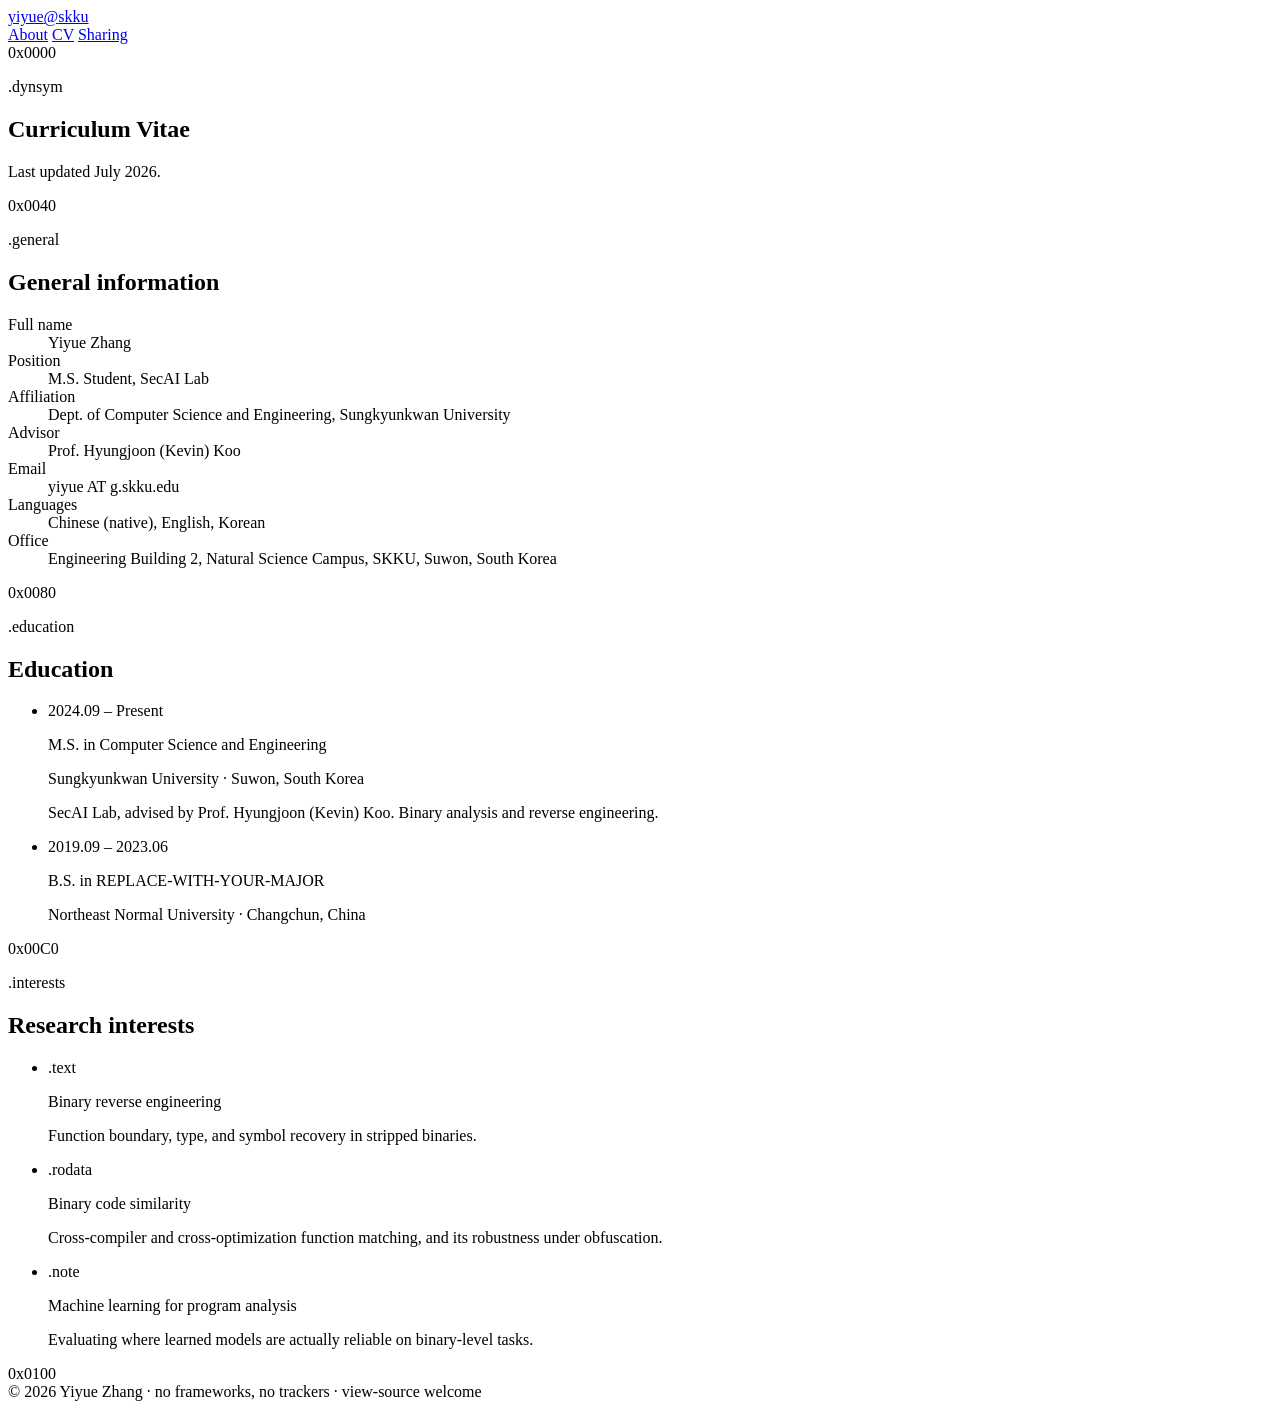
==== cv.html @ 7655ddb7 "Rename cv (1).html to cv.html" ====
<!DOCTYPE html>
<html lang="en">
<head>
<meta charset="utf-8">
<meta name="viewport" content="width=device-width, initial-scale=1">
<title>CV — Yiyue Zhang</title>
<meta name="description" content="Curriculum vitae of Yiyue Zhang, M.S. student at SecAI Lab, Sungkyunkwan University.">
<link rel="preconnect" href="https://fonts.googleapis.com">
<link rel="preconnect" href="https://fonts.gstatic.com" crossorigin>
<link href="https://fonts.googleapis.com/css2?family=IBM+Plex+Mono:wght@400;500;600&family=IBM+Plex+Sans:wght@400;500;600&display=swap" rel="stylesheet">
<link rel="stylesheet" href="style.css">
</head>
<body>
<main class="shell">

  <header class="topbar">
    <a class="mark" href="index.html">yiyue<span>@</span>skku</a>
    <nav>
      <a href="index.html">About</a>
      <a href="cv.html" aria-current="page">CV</a>
      <!-- Hidden until the first paper lands. Uncomment the line below to bring it back.
      <a href="publications.html">Publications</a>
      -->
      <a href="sharing.html">Sharing</a>
    </nav>
  </header>

  <section class="block">
    <div class="offset">0x0000</div>
    <div class="body-col">
      <p class="eyebrow">.dynsym</p>
      <h1 class="page-title">Curriculum Vitae</h1>
      <p class="standfirst">Last updated July 2026.</p>
    </div>
  </section>

  <!-- ============ 0x0040 · general information ============ -->
  <section class="block">
    <div class="offset">0x0040</div>
    <div class="body-col">
      <p class="eyebrow">.general</p>
      <h2>General information</h2>
      <dl class="kv">
        <dt>Full name</dt>
        <dd>Yiyue Zhang</dd>

        <dt>Position</dt>
        <dd>M.S. Student, SecAI Lab</dd>

        <dt>Affiliation</dt>
        <dd>Dept. of Computer Science and Engineering, Sungkyunkwan University</dd>

        <dt>Advisor</dt>
        <dd>Prof. Hyungjoon (Kevin) Koo</dd>

        <dt>Email</dt>
        <dd>yiyue AT g.skku.edu</dd>

        <dt>Languages</dt>
        <dd>Chinese (native), English, Korean</dd>

        <dt>Office</dt>
        <dd>Engineering Building 2, Natural Science Campus, SKKU, Suwon, South Korea</dd>
      </dl>
    </div>
  </section>

  <!-- ============ 0x0080 · education ============ -->
  <section class="block">
    <div class="offset">0x0080</div>
    <div class="body-col">
      <p class="eyebrow">.education</p>
      <h2>Education</h2>
      <ul class="symbols timeline">
        <li>
          <span class="sym-tag">2024.09 &ndash; Present</span>
          <div>
            <p class="sym-name">M.S. in Computer Science and Engineering</p>
            <p class="sym-place">Sungkyunkwan University &middot; Suwon, South Korea</p>
            <p class="sym-desc" style="margin-top:.5rem;">SecAI Lab, advised by Prof. Hyungjoon (Kevin) Koo. Binary analysis and reverse engineering.</p>
          </div>
        </li>
        <li>
          <span class="sym-tag">2019.09 &ndash; 2023.06</span>
          <div>
            <p class="sym-name">B.S. in REPLACE-WITH-YOUR-MAJOR</p>
            <p class="sym-place">Northeast Normal University &middot; Changchun, China</p>
          </div>
        </li>
      </ul>
    </div>
  </section>

  <!-- ============ 0x00C0 · research interests ============ -->
  <section class="block">
    <div class="offset">0x00C0</div>
    <div class="body-col">
      <p class="eyebrow">.interests</p>
      <h2>Research interests</h2>
      <ul class="symbols">
        <li>
          <span class="sym-tag">.text</span>
          <div>
            <p class="sym-name">Binary reverse engineering</p>
            <p class="sym-desc">Function boundary, type, and symbol recovery in stripped binaries.</p>
          </div>
        </li>
        <li>
          <span class="sym-tag">.rodata</span>
          <div>
            <p class="sym-name">Binary code similarity</p>
            <p class="sym-desc">Cross-compiler and cross-optimization function matching, and its robustness under obfuscation.</p>
          </div>
        </li>
        <li>
          <span class="sym-tag">.note</span>
          <div>
            <p class="sym-name">Machine learning for program analysis</p>
            <p class="sym-desc">Evaluating where learned models are actually reliable on binary-level tasks.</p>
          </div>
        </li>
      </ul>
    </div>
  </section>

  <!-- ─────────────────────────────────────────────────────────────
       MORE SECTIONS — uncomment and fill in as you accumulate them.
       Keep the 0x0100 / 0x0140 / 0x0180 offsets running in sequence.

  <section class="block">
    <div class="offset">0x0100</div>
    <div class="body-col">
      <p class="eyebrow">.skills</p>
      <h2>Technical skills</h2>
      <dl class="kv">
        <dt>Reversing</dt>
        <dd>IDA Pro, Ghidra, gdb / pwndbg, angr</dd>
        <dt>Languages</dt>
        <dd>C, Python, x86-64 and ARM assembly</dd>
        <dt>ML</dt>
        <dd>PyTorch, Hugging Face Transformers</dd>
      </dl>
    </div>
  </section>

  <section class="block">
    <div class="offset">0x0140</div>
    <div class="body-col">
      <p class="eyebrow">.awards</p>
      <h2>Awards &amp; scholarships</h2>
      <ul class="symbols timeline">
        <li>
          <span class="sym-tag">2026</span>
          <div>
            <p class="sym-name">Award name</p>
            <p class="sym-place">Awarding body</p>
          </div>
        </li>
      </ul>
    </div>
  </section>

       ───────────────────────────────────────────────────────────── -->

  <section class="block">
    <div class="offset">0x0100</div>
    <div class="body-col">
      <footer style="margin-top:0;border-top:0;padding-top:0;">&copy; 2026 Yiyue Zhang &middot; no frameworks, no trackers &middot; view-source welcome</footer>
    </div>
  </section>

</main>
</body>
</html>
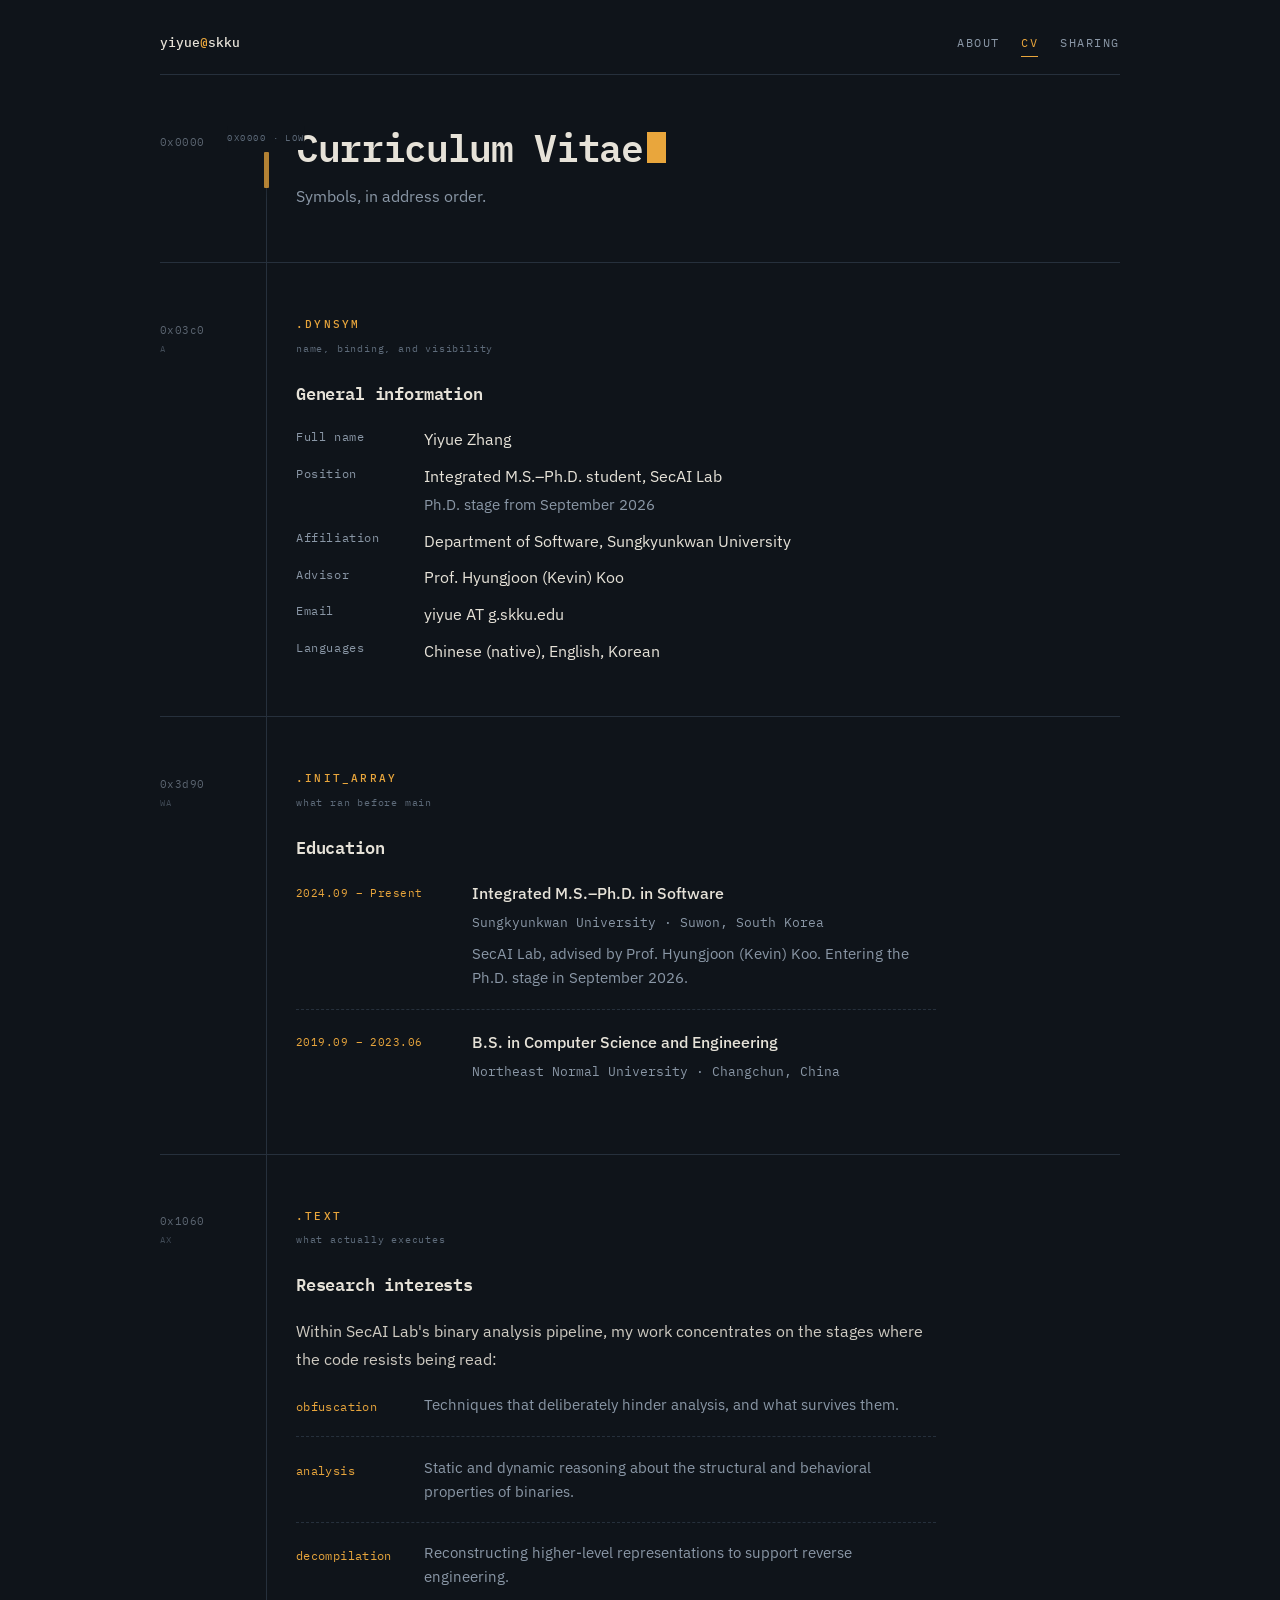
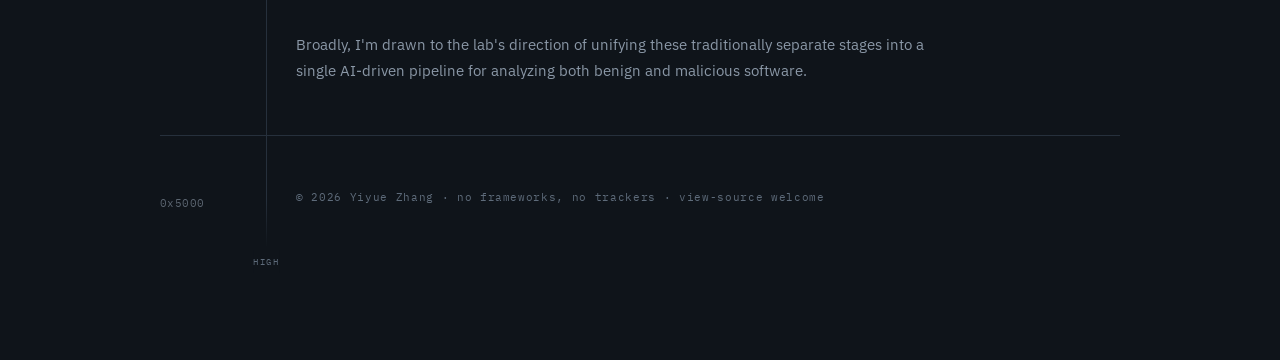
==== commit 2712f286: "Add files via upload" ====
--- a/cv.html
+++ b/cv.html
@@ -4,7 +4,7 @@
 <meta charset="utf-8">
 <meta name="viewport" content="width=device-width, initial-scale=1">
 <title>CV — Yiyue Zhang</title>
-<meta name="description" content="Curriculum vitae of Yiyue Zhang, M.S. student at SecAI Lab, Sungkyunkwan University.">
+<meta name="description" content="Curriculum vitae of Yiyue Zhang, SecAI Lab, Sungkyunkwan University.">
 <link rel="preconnect" href="https://fonts.googleapis.com">
 <link rel="preconnect" href="https://fonts.gstatic.com" crossorigin>
 <link href="https://fonts.googleapis.com/css2?family=IBM+Plex+Mono:wght@400;500;600&family=IBM+Plex+Sans:wght@400;500;600&display=swap" rel="stylesheet">
@@ -12,6 +12,12 @@
 </head>
 <body>
 <main class="shell">
+
+  <div class="rail" aria-hidden="true">
+    <span class="rail-label top">0x0000 &middot; low</span>
+    <span class="rail-cursor"></span>
+    <span class="rail-label bottom">high</span>
+  </div>
 
   <header class="topbar">
     <a class="mark" href="index.html">yiyue<span>@</span>skku</a>
@@ -28,27 +34,28 @@
   <section class="block">
     <div class="offset">0x0000</div>
     <div class="body-col">
-      <p class="eyebrow">.dynsym</p>
-      <h1 class="page-title">Curriculum Vitae</h1>
-      <p class="standfirst">Last updated July 2026.</p>
+      <h1 class="page-title">Curriculum Vitae<span class="caret" aria-hidden="true"></span></h1>
+      <p class="standfirst">Symbols, in address order.</p>
     </div>
   </section>
 
-  <!-- ============ 0x0040 · general information ============ -->
-  <section class="block">
-    <div class="offset">0x0040</div>
+  <!-- ============ .dynsym — the symbol entry ============ -->
+  <section class="block reveal" id="dynsym">
+    <div class="offset">0x03c0<span class="flags">A</span></div>
     <div class="body-col">
-      <p class="eyebrow">.general</p>
+      <p class="eyebrow">.dynsym</p>
+      <p class="eyebrow-note">name, binding, and visibility</p>
       <h2>General information</h2>
       <dl class="kv">
         <dt>Full name</dt>
         <dd>Yiyue Zhang</dd>
 
         <dt>Position</dt>
-        <dd>M.S. Student, SecAI Lab</dd>
+        <dd>Integrated M.S.&ndash;Ph.D. student, SecAI Lab<br>
+            <span style="color:var(--muted);font-size:.9375rem;">Ph.D. stage from September 2026</span></dd>
 
         <dt>Affiliation</dt>
-        <dd>Dept. of Computer Science and Engineering, Sungkyunkwan University</dd>
+        <dd>Department of Software, Sungkyunkwan University</dd>
 
         <dt>Advisor</dt>
         <dd>Prof. Hyungjoon (Kevin) Koo</dd>
@@ -58,32 +65,30 @@
 
         <dt>Languages</dt>
         <dd>Chinese (native), English, Korean</dd>
-
-        <dt>Office</dt>
-        <dd>Engineering Building 2, Natural Science Campus, SKKU, Suwon, South Korea</dd>
       </dl>
     </div>
   </section>
 
-  <!-- ============ 0x0080 · education ============ -->
-  <section class="block">
-    <div class="offset">0x0080</div>
+  <!-- ============ .init_array — what ran before main ============ -->
+  <section class="block reveal" id="init">
+    <div class="offset">0x3d90<span class="flags">WA</span></div>
     <div class="body-col">
-      <p class="eyebrow">.education</p>
+      <p class="eyebrow">.init_array</p>
+      <p class="eyebrow-note">what ran before main</p>
       <h2>Education</h2>
       <ul class="symbols timeline">
         <li>
           <span class="sym-tag">2024.09 &ndash; Present</span>
           <div>
-            <p class="sym-name">M.S. in Computer Science and Engineering</p>
+            <p class="sym-name">Integrated M.S.&ndash;Ph.D. in Software</p>
             <p class="sym-place">Sungkyunkwan University &middot; Suwon, South Korea</p>
-            <p class="sym-desc" style="margin-top:.5rem;">SecAI Lab, advised by Prof. Hyungjoon (Kevin) Koo. Binary analysis and reverse engineering.</p>
+            <p class="sym-desc" style="margin-top:.5rem;">SecAI Lab, advised by Prof. Hyungjoon (Kevin) Koo. Entering the Ph.D. stage in September 2026.</p>
           </div>
         </li>
         <li>
           <span class="sym-tag">2019.09 &ndash; 2023.06</span>
           <div>
-            <p class="sym-name">B.S. in REPLACE-WITH-YOUR-MAJOR</p>
+            <p class="sym-name">B.S. in Computer Science and Engineering</p>
             <p class="sym-place">Northeast Normal University &middot; Changchun, China</p>
           </div>
         </li>
@@ -91,46 +96,47 @@
     </div>
   </section>
 
-  <!-- ============ 0x00C0 · research interests ============ -->
-  <section class="block">
-    <div class="offset">0x00C0</div>
+  <!-- ============ .text — research interests ============ -->
+  <section class="block reveal" id="text">
+    <div class="offset">0x1060<span class="flags">AX</span></div>
     <div class="body-col">
-      <p class="eyebrow">.interests</p>
+      <p class="eyebrow">.text</p>
+      <p class="eyebrow-note">what actually executes</p>
       <h2>Research interests</h2>
-      <ul class="symbols">
+      <p>Within SecAI Lab's binary analysis pipeline, my work concentrates on the stages where the code resists being read:</p>
+      <ul class="symbols" style="margin-top:1.25rem;">
         <li>
-          <span class="sym-tag">.text</span>
+          <span class="sym-tag">obfuscation</span>
           <div>
-            <p class="sym-name">Binary reverse engineering</p>
-            <p class="sym-desc">Function boundary, type, and symbol recovery in stripped binaries.</p>
+            <p class="sym-desc">Techniques that deliberately hinder analysis, and what survives them.</p>
           </div>
         </li>
         <li>
-          <span class="sym-tag">.rodata</span>
+          <span class="sym-tag">analysis</span>
           <div>
-            <p class="sym-name">Binary code similarity</p>
-            <p class="sym-desc">Cross-compiler and cross-optimization function matching, and its robustness under obfuscation.</p>
+            <p class="sym-desc">Static and dynamic reasoning about the structural and behavioral properties of binaries.</p>
           </div>
         </li>
         <li>
-          <span class="sym-tag">.note</span>
+          <span class="sym-tag">decompilation</span>
           <div>
-            <p class="sym-name">Machine learning for program analysis</p>
-            <p class="sym-desc">Evaluating where learned models are actually reliable on binary-level tasks.</p>
+            <p class="sym-desc">Reconstructing higher-level representations to support reverse engineering.</p>
           </div>
         </li>
       </ul>
+      <p style="margin-top:1.5rem;font-size:.9375rem;color:var(--muted);">Broadly, I'm drawn to the lab's direction of unifying these traditionally separate stages into a single AI-driven pipeline for analyzing both benign and malicious software.</p>
     </div>
   </section>
 
   <!-- ─────────────────────────────────────────────────────────────
        MORE SECTIONS — uncomment and fill in as you accumulate them.
-       Keep the 0x0100 / 0x0140 / 0x0180 offsets running in sequence.
+       Keep the addresses ascending so the rail stays honest.
 
-  <section class="block">
-    <div class="offset">0x0100</div>
+  <section class="block reveal" id="strtab">
+    <div class="offset">0x4200<span class="flags">MS</span></div>
     <div class="body-col">
-      <p class="eyebrow">.skills</p>
+      <p class="eyebrow">.strtab</p>
+      <p class="eyebrow-note">tools and languages</p>
       <h2>Technical skills</h2>
       <dl class="kv">
         <dt>Reversing</dt>
@@ -143,10 +149,11 @@
     </div>
   </section>
 
-  <section class="block">
-    <div class="offset">0x0140</div>
+  <section class="block reveal" id="fini">
+    <div class="offset">0x4d98<span class="flags">WA</span></div>
     <div class="body-col">
-      <p class="eyebrow">.awards</p>
+      <p class="eyebrow">.fini_array</p>
+      <p class="eyebrow-note">what ran on the way out</p>
       <h2>Awards &amp; scholarships</h2>
       <ul class="symbols timeline">
         <li>
@@ -162,13 +169,14 @@
 
        ───────────────────────────────────────────────────────────── -->
 
-  <section class="block">
-    <div class="offset">0x0100</div>
+  <section class="block reveal">
+    <div class="offset">0x5000</div>
     <div class="body-col">
       <footer style="margin-top:0;border-top:0;padding-top:0;">&copy; 2026 Yiyue Zhang &middot; no frameworks, no trackers &middot; view-source welcome</footer>
     </div>
   </section>
 
 </main>
+<script src="site.js"></script>
 </body>
 </html>
--- a/style.css
+++ b/style.css
@@ -0,0 +1,421 @@
+/* ─────────────────────────────────────────────────────────────
+   Yiyue Zhang — shared styles
+   Palette: deep slate ink, warm parchment, hex-editor amber
+   Type:    IBM Plex Mono (structure) + IBM Plex Sans (prose)
+
+   Address convention throughout: this page is laid out as a hex
+   dump / readelf section table. Addresses ASCEND downward —
+   low address at the top, high address at the bottom.
+   ───────────────────────────────────────────────────────────── */
+
+:root{
+  --ink:        #0F141A;
+  --ink-raised: #161D26;
+  --ink-hi:     #1E2732;
+  --rule:       #26303C;
+  --parchment:  #E6E2D8;
+  --body-text:  #CFCBC2;
+  --muted:      #8A97A6;
+  --dim:        #5E6B7A;
+  --amber:      #E9A63C;
+  --amber-dim:  #6B4E1E;
+  --mono: "IBM Plex Mono", ui-monospace, SFMono-Regular, Menlo, monospace;
+  --sans: "IBM Plex Sans", system-ui, -apple-system, sans-serif;
+  --gutter: 8.5rem;
+  --measure: 40rem;
+}
+
+*,*::before,*::after{ box-sizing:border-box; }
+html{ -webkit-text-size-adjust:100%; scroll-behavior:smooth; }
+
+body{
+  margin:0;
+  background:var(--ink);
+  color:var(--parchment);
+  font-family:var(--sans);
+  font-size:1.0125rem;
+  line-height:1.72;
+  -webkit-font-smoothing:antialiased;
+}
+
+.shell{
+  position:relative;
+  width:min(60rem, 100% - 4rem);
+  margin-inline:auto;
+  padding-block:2rem 6rem;
+}
+
+/* ── address rail ────────────────────────────────────────────
+   The vertical divider between the address column and the data
+   column, exactly as a hex editor draws it. Labelled so the
+   direction of travel is unambiguous.                          */
+
+.rail{
+  position:absolute;
+  top:9.5rem; bottom:7rem;
+  left:calc(var(--gutter) - 1.9rem);
+  width:1px;
+  background:linear-gradient(to bottom,
+    transparent, var(--rule) 3rem, var(--rule) calc(100% - 3rem), transparent);
+  pointer-events:none;
+}
+.rail-label{
+  position:absolute;
+  left:50%;
+  transform:translateX(-50%);
+  font-family:var(--mono);
+  font-size:.5625rem;
+  letter-spacing:.16em;
+  text-transform:uppercase;
+  color:var(--dim);
+  white-space:nowrap;
+  background:var(--ink);
+  padding:.25rem 0;
+}
+.rail-label.top{ top:-1.6rem; }
+.rail-label.bottom{ bottom:-1.6rem; }
+
+/* the cursor block tracks scroll position, like the caret in a
+   hex editor moving through the file */
+.rail-cursor{
+  position:absolute;
+  left:-2px;
+  width:5px; height:2.25rem;
+  background:var(--amber);
+  opacity:.75;
+  border-radius:1px;
+  transition:top .12s linear;
+  will-change:top;
+}
+
+/* ── top bar ─────────────────────────────────────────────── */
+
+.topbar{
+  display:flex;
+  flex-wrap:wrap;
+  align-items:baseline;
+  justify-content:space-between;
+  gap:.9rem 1.5rem;
+  padding-bottom:1.1rem;
+  margin-bottom:3.25rem;
+  border-bottom:1px solid var(--rule);
+}
+
+.mark{
+  font-family:var(--mono);
+  font-size:.8125rem;
+  font-weight:500;
+  color:var(--parchment);
+  border-bottom:0;
+}
+.mark span{ color:var(--amber); }
+.mark:hover{ color:#fff; }
+
+.topbar nav{ display:flex; flex-wrap:wrap; gap:.35rem 1.35rem; }
+.topbar nav a{
+  font-family:var(--mono);
+  font-size:.75rem;
+  letter-spacing:.13em;
+  text-transform:uppercase;
+  color:var(--muted);
+  border-bottom:1px solid transparent;
+  padding-bottom:2px;
+}
+.topbar nav a:hover{ color:var(--parchment); border-bottom-color:var(--rule); }
+.topbar nav a[aria-current="page"]{ color:var(--amber); border-bottom-color:var(--amber); }
+
+/* ── section scaffolding ─────────────────────────────────── */
+
+.block{
+  display:grid;
+  grid-template-columns:var(--gutter) minmax(0,1fr);
+  padding-block:3.25rem;
+  border-top:1px solid var(--rule);
+  scroll-margin-top:2rem;
+}
+.block:first-of-type{ border-top:0; padding-top:0; }
+
+.offset{
+  font-family:var(--mono);
+  font-size:.6875rem;
+  letter-spacing:.04em;
+  color:var(--muted);
+  opacity:.62;
+  padding-top:.42rem;
+  user-select:none;
+  line-height:1.5;
+}
+.offset .flags{ display:block; font-size:.5625rem; color:var(--dim); letter-spacing:.1em; margin-top:.2rem; }
+
+.body-col{ max-width:var(--measure); }
+
+.eyebrow{
+  font-family:var(--mono);
+  font-size:.6875rem;
+  font-weight:500;
+  text-transform:uppercase;
+  letter-spacing:.2em;
+  color:var(--amber);
+  margin:0 0 .35rem;
+}
+.eyebrow-note{
+  font-family:var(--mono);
+  font-size:.625rem;
+  letter-spacing:.08em;
+  color:var(--dim);
+  margin:0 0 1.35rem;
+  text-transform:none;
+}
+
+h2{
+  font-family:var(--mono);
+  font-size:1.0625rem;
+  font-weight:600;
+  letter-spacing:-.01em;
+  color:var(--parchment);
+  margin:0 0 1.1rem;
+}
+
+p{ margin:0 0 1.15rem; color:var(--body-text); }
+p:last-child{ margin-bottom:0; }
+strong{ color:var(--parchment); font-weight:500; }
+
+a{
+  color:var(--parchment);
+  text-decoration:none;
+  border-bottom:1px solid var(--rule);
+  transition:border-color .18s, color .18s;
+}
+a:hover{ border-bottom-color:var(--amber); color:#fff; }
+a:focus-visible{ outline:2px solid var(--amber); outline-offset:3px; border-radius:2px; }
+
+/* ── scroll reveal ───────────────────────────────────────── */
+
+.reveal{ opacity:0; transform:translateY(14px); transition:opacity .55s ease, transform .55s cubic-bezier(.2,.7,.3,1); }
+.reveal.in{ opacity:1; transform:none; }
+
+/* ── hero hex dump ───────────────────────────────────────── */
+
+.hero{ padding-block:0 3.5rem; }
+
+.dump{
+  font-family:var(--mono);
+  font-size:.75rem;
+  line-height:1.95;
+  color:var(--muted);
+  background:var(--ink-raised);
+  border:1px solid var(--rule);
+  border-radius:3px;
+  padding:.9rem 1.05rem;
+  margin:0 0 2rem;
+  overflow-x:auto;
+  white-space:pre;
+  letter-spacing:.02em;
+}
+.dump .addr{ color:var(--dim); }
+.dump .b{ color:var(--amber); cursor:default; border-radius:2px; }
+.dump .b.nul{ color:#3E4956; }
+.dump .a{ color:var(--parchment); cursor:default; border-radius:2px; }
+.dump .a.nul{ color:#3E4956; }
+.dump .bar{ color:var(--dim); }
+/* hovering a byte lights its ASCII twin, and vice versa —
+   the linkage a real hex editor gives you */
+.dump .lit{ background:var(--amber); color:var(--ink); }
+
+.dump-cap{
+  font-family:var(--mono);
+  font-size:.625rem;
+  letter-spacing:.09em;
+  color:var(--dim);
+  margin:-1.5rem 0 2rem;
+}
+
+h1{
+  font-family:var(--mono);
+  font-size:clamp(2.3rem, 7vw, 4.15rem);
+  font-weight:600;
+  letter-spacing:-.045em;
+  line-height:1.02;
+  margin:0 0 1.35rem;
+  color:var(--parchment);
+}
+.caret{
+  display:inline-block;
+  width:.5em; height:.82em;
+  background:var(--amber);
+  margin-left:.12em;
+  vertical-align:-.02em;
+  animation:blink 1.15s steps(1,end) infinite;
+}
+@keyframes blink{ 0%,50%{opacity:1} 50.01%,100%{opacity:0} }
+
+.page-title{ font-size:clamp(1.75rem, 4vw, 2.4rem); letter-spacing:-.035em; margin-bottom:1rem; }
+
+.thesis{ font-size:1.1875rem; line-height:1.62; color:var(--parchment); max-width:32rem; margin:0 0 .9rem; }
+.standfirst{ color:var(--muted); max-width:33rem; margin:0; }
+
+/* ── readelf-style section table ─────────────────────────── */
+
+.sectab-wrap{ overflow-x:auto; border:1px solid var(--rule); border-radius:3px; background:var(--ink-raised); }
+.sectab{
+  font-family:var(--mono);
+  font-size:.6875rem;
+  line-height:1.9;
+  border-collapse:collapse;
+  width:100%;
+  min-width:44rem;
+  white-space:nowrap;
+}
+.sectab caption{
+  font-family:var(--mono);
+  font-size:.625rem;
+  letter-spacing:.14em;
+  text-transform:uppercase;
+  color:var(--dim);
+  text-align:left;
+  padding:.7rem 1rem .35rem;
+}
+.sectab th{
+  font-weight:400;
+  color:var(--dim);
+  text-align:left;
+  padding:.15rem .7rem;
+  border-bottom:1px solid var(--rule);
+}
+.sectab th:first-child, .sectab td:first-child{ padding-left:1rem; }
+.sectab td{ padding:.1rem .7rem; color:var(--muted); }
+.sectab tbody tr{ transition:background .15s; }
+.sectab tbody tr:hover{ background:var(--ink-hi); }
+.sectab tbody tr:last-child td{ padding-bottom:.7rem; }
+.sectab .nm a{ color:var(--amber); border-bottom:0; }
+.sectab .nm a:hover{ color:#fff; text-decoration:underline; }
+.sectab .zero{ color:#3E4956; }
+
+/* ── symbol / timeline lists ─────────────────────────────── */
+
+.symbols{ list-style:none; margin:0; padding:0; }
+.symbols li{
+  display:grid;
+  grid-template-columns:6.5rem minmax(0,1fr);
+  gap:0 1.5rem;
+  padding:1.15rem 0;
+  border-top:1px dashed var(--rule);
+}
+.symbols li:first-child{ border-top:0; padding-top:0; }
+.sym-tag{ font-family:var(--mono); font-size:.75rem; color:var(--amber); padding-top:.3rem; letter-spacing:.03em; }
+.sym-name{ font-weight:500; color:var(--parchment); margin:0 0 .3rem; }
+.sym-desc{ font-size:.9375rem; color:var(--muted); margin:0; line-height:1.6; }
+
+.timeline li{ grid-template-columns:9.5rem minmax(0,1fr); }
+.timeline .sym-tag{ font-size:.6875rem; letter-spacing:.04em; white-space:nowrap; }
+.timeline .sym-place{ font-family:var(--mono); font-size:.8125rem; color:var(--muted); margin:.3rem 0 0; }
+
+/* ── pipeline (lab's binary analysis stages) ─────────────── */
+
+.pipeline{ list-style:none; margin:0; padding:0 0 0 1.35rem; position:relative; counter-reset:stage; }
+.pipeline::before{
+  content:"";
+  position:absolute;
+  left:.28rem; top:.75rem; bottom:.75rem;
+  width:1px;
+  background:var(--rule);
+}
+.pipeline li{
+  position:relative;
+  padding:.62rem 0;
+  counter-increment:stage;
+}
+.pipeline li::before{
+  content:"";
+  position:absolute;
+  left:-1.35rem; top:1.28rem;
+  width:.6rem; height:.6rem;
+  border:1px solid var(--rule);
+  background:var(--ink);
+  border-radius:50%;
+  transform:translateX(-.02rem);
+}
+.pipeline .stage{
+  font-family:var(--mono);
+  font-size:.8125rem;
+  color:var(--muted);
+  transition:color .2s;
+}
+.pipeline .stage::before{
+  content:"[" counter(stage) "] ";
+  color:var(--dim);
+}
+.pipeline .stage-note{ font-size:.875rem; color:var(--dim); margin:.1rem 0 0; line-height:1.55; }
+
+/* the stages this person actually works on */
+.pipeline li.mine::before{ background:var(--amber); border-color:var(--amber); box-shadow:0 0 0 3px rgba(233,166,60,.14); }
+.pipeline li.mine .stage{ color:var(--amber); }
+.pipeline li.mine .stage-note{ color:var(--muted); }
+
+/* ── entries ─────────────────────────────────────────────── */
+
+.entry{ padding:1.6rem 0; border-top:1px dashed var(--rule); }
+.entry:first-of-type{ border-top:0; padding-top:0; }
+.entry h3{ font-family:var(--sans); font-size:1.0125rem; font-weight:500; line-height:1.45; margin:0 0 .45rem; color:var(--parchment); }
+.entry h3 a{ border-bottom-color:var(--dim); }
+.entry-meta{ font-family:var(--mono); font-size:.6875rem; letter-spacing:.11em; text-transform:uppercase; color:var(--amber); margin:0 0 .55rem; }
+.entry p{ font-size:.9375rem; color:var(--muted); margin:0 0 .55rem; }
+.entry p:last-child{ margin-bottom:0; }
+
+.tag{
+  display:inline-block;
+  font-family:var(--mono);
+  font-size:.625rem;
+  letter-spacing:.12em;
+  text-transform:uppercase;
+  color:var(--dim);
+  border:1px solid var(--rule);
+  border-radius:2px;
+  padding:.1rem .4rem;
+  margin-left:.5rem;
+  vertical-align:1px;
+}
+
+.empty{ border:1px dashed var(--rule); border-radius:3px; padding:1.5rem 1.6rem; background:var(--ink-raised); }
+.empty p{ margin-bottom:.75rem; }
+.empty p:last-child{ margin-bottom:0; }
+
+/* ── key / value ─────────────────────────────────────────── */
+
+.kv{ display:grid; grid-template-columns:6.5rem minmax(0,1fr); gap:.55rem 1.5rem; margin:0; }
+.kv dt{ font-family:var(--mono); font-size:.75rem; color:var(--muted); letter-spacing:.05em; padding-top:.1rem; }
+.kv dd{ margin:0; }
+
+footer{
+  margin-top:3.5rem;
+  padding-top:1.6rem;
+  border-top:1px solid var(--rule);
+  font-family:var(--mono);
+  font-size:.6875rem;
+  letter-spacing:.06em;
+  color:var(--dim);
+}
+
+/* ── mobile ──────────────────────────────────────────────── */
+
+@media (max-width:46rem){
+  :root{ --gutter:0; }
+  .shell{ width:min(100% - 2.5rem, 34rem); padding-block:1.5rem 4rem; }
+  .rail{ display:none; }
+  .topbar{ margin-bottom:2.5rem; }
+  .block{ grid-template-columns:1fr; padding-block:2.5rem; }
+  .offset{ padding-top:0; margin-bottom:.9rem; }
+  .offset .flags{ display:inline; margin-left:.6rem; }
+  .symbols li{ grid-template-columns:1fr; gap:.35rem; }
+  .timeline li{ grid-template-columns:1fr; }
+  .sym-tag{ padding-top:0; }
+  .kv{ grid-template-columns:1fr; gap:.15rem; }
+  .kv dd{ margin-bottom:.7rem; }
+  .dump{ font-size:.625rem; }
+}
+
+@media (prefers-reduced-motion:reduce){
+  html{ scroll-behavior:auto; }
+  *{ animation:none !important; transition:none !important; }
+  .reveal{ opacity:1; transform:none; }
+}
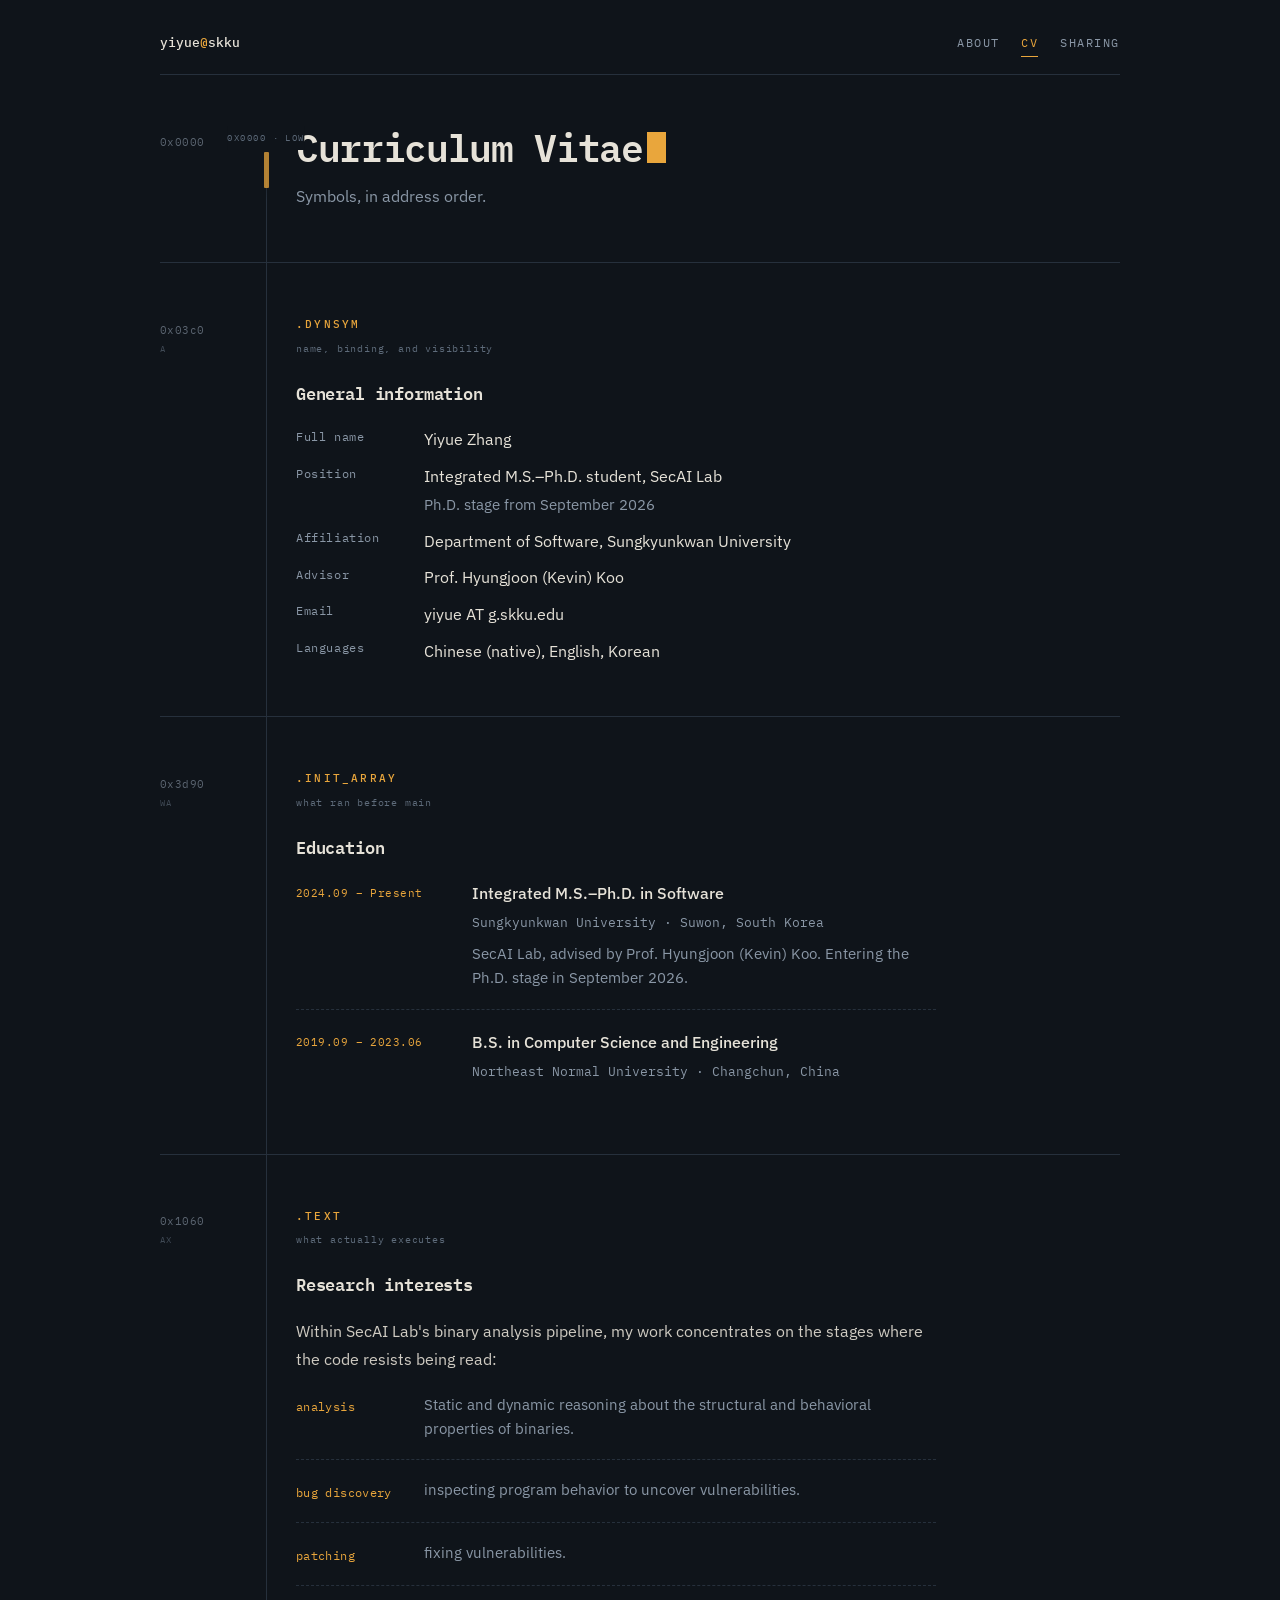
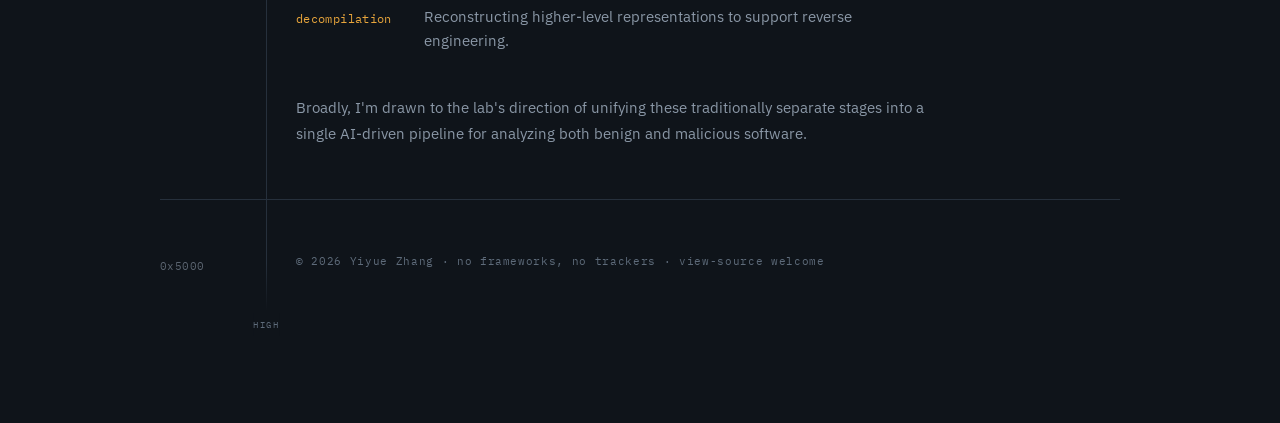
==== commit ed7ccc43: "Update cv.html" ====
--- a/cv.html
+++ b/cv.html
@@ -106,15 +106,21 @@
       <p>Within SecAI Lab's binary analysis pipeline, my work concentrates on the stages where the code resists being read:</p>
       <ul class="symbols" style="margin-top:1.25rem;">
         <li>
-          <span class="sym-tag">obfuscation</span>
+          <span class="sym-tag">analysis</span>
           <div>
-            <p class="sym-desc">Techniques that deliberately hinder analysis, and what survives them.</p>
+            <p class="sym-desc">Static and dynamic reasoning about the structural and behavioral properties of binaries.</p>
           </div>
         </li>
         <li>
-          <span class="sym-tag">analysis</span>
+          <span class="sym-tag">bug discovery</span>
           <div>
-            <p class="sym-desc">Static and dynamic reasoning about the structural and behavioral properties of binaries.</p>
+            <p class="sym-desc">inspecting program behavior to uncover vulnerabilities.</p>
+          </div>
+        </li>
+        <li>
+          <span class="sym-tag">patching</span>
+          <div>
+            <p class="sym-desc">fixing vulnerabilities.</p>
           </div>
         </li>
         <li>
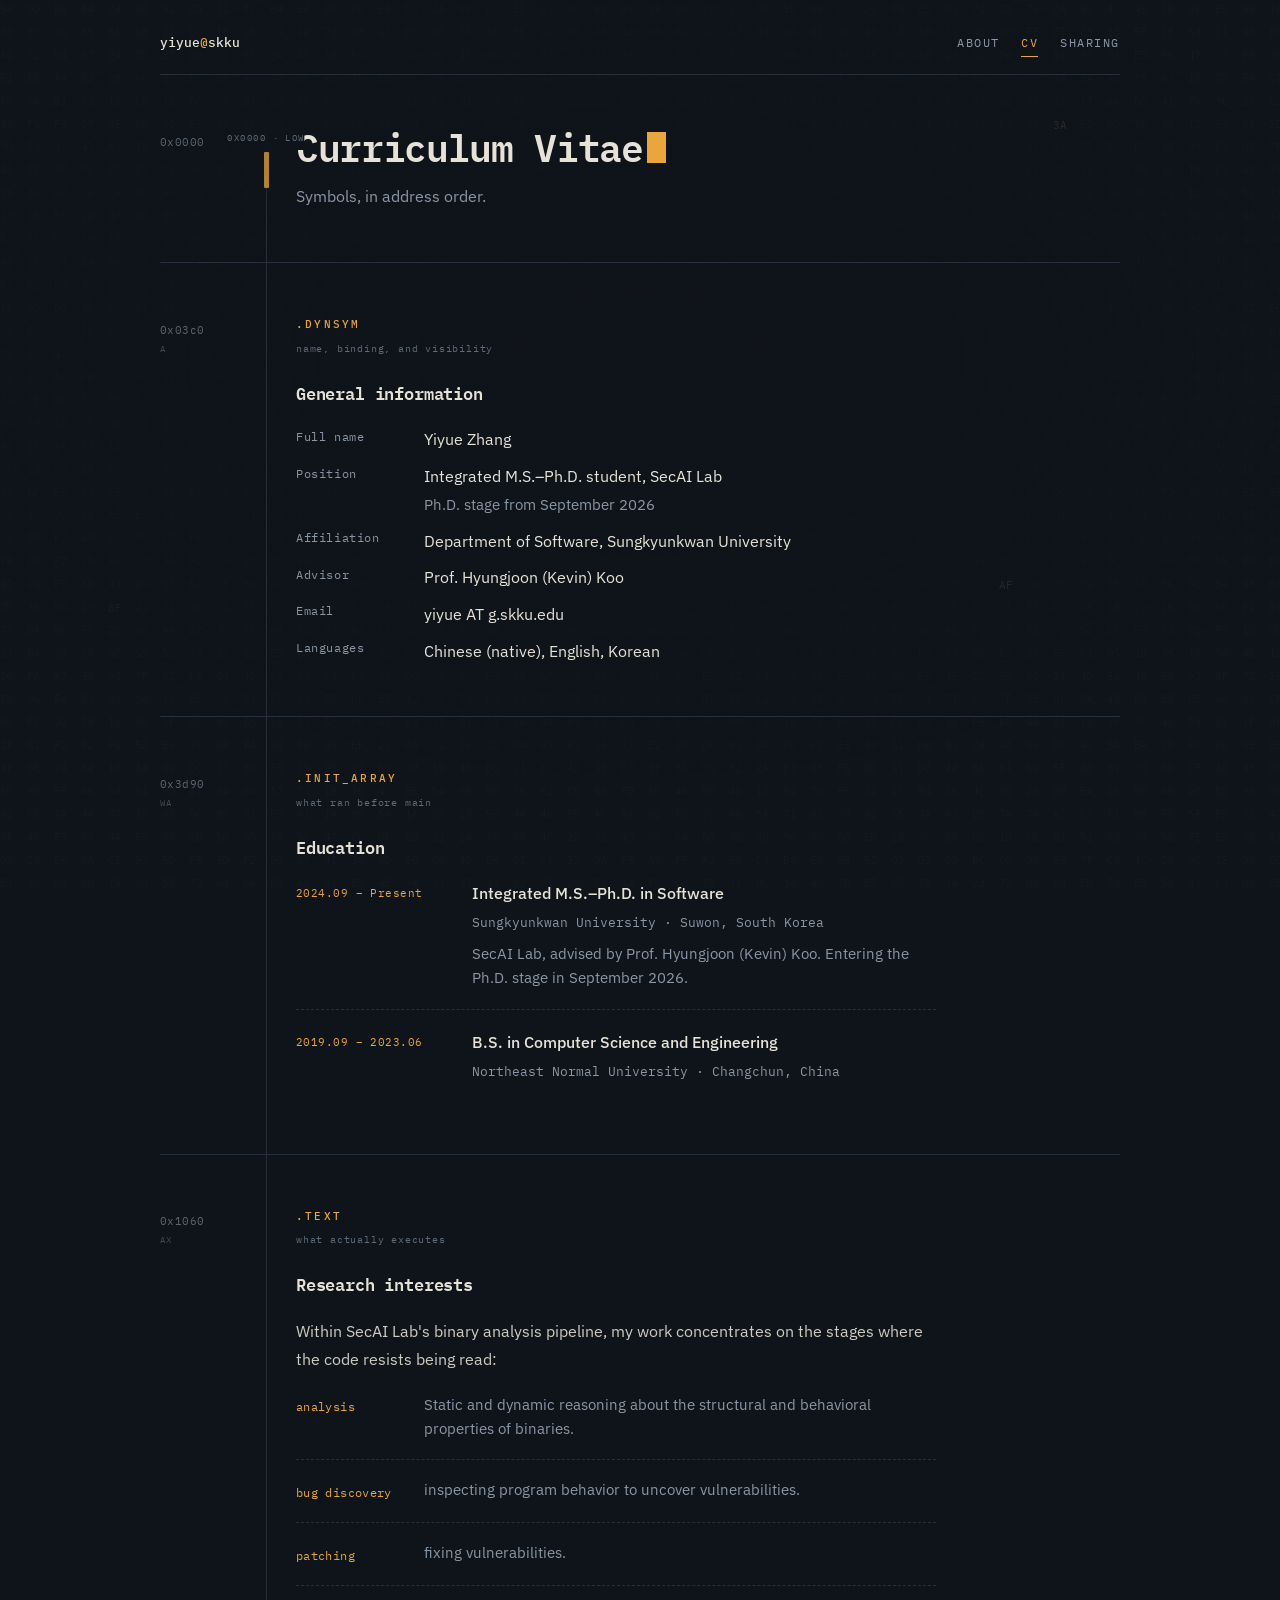
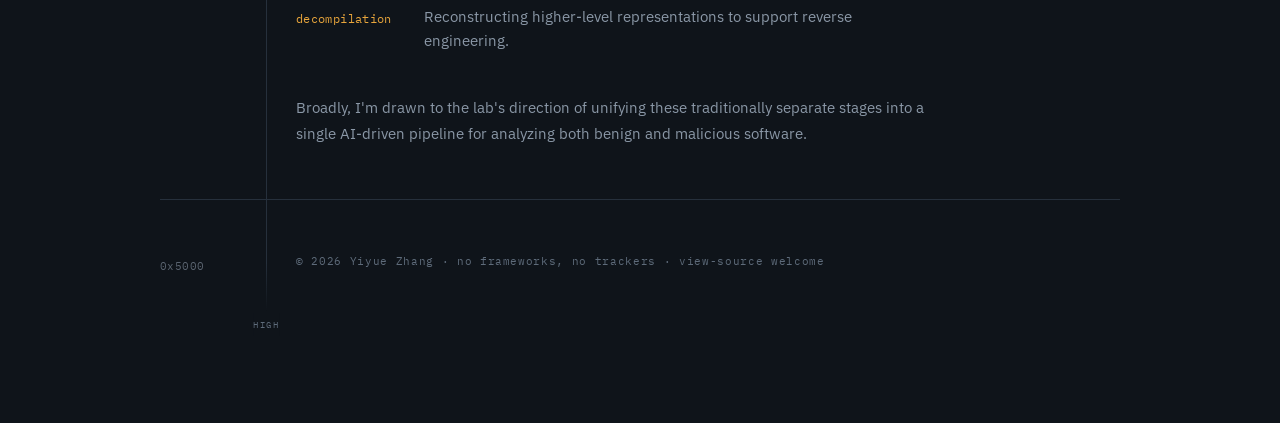
==== commit 99e3ce29: "Add files via upload" ====
--- a/cv.html
+++ b/cv.html
@@ -11,6 +11,8 @@
 <link rel="stylesheet" href="style.css">
 </head>
 <body>
+<canvas class="bgfield" aria-hidden="true"></canvas>
+<div class="bgveil" aria-hidden="true"></div>
 <main class="shell">
 
   <div class="rail" aria-hidden="true">
--- a/style.css
+++ b/style.css
@@ -40,9 +40,39 @@
 
 .shell{
   position:relative;
+  z-index:2;
   width:min(60rem, 100% - 4rem);
   margin-inline:auto;
   padding-block:2rem 6rem;
+}
+
+/* ── background: a sparse memory view ────────────────────────
+   A field of hex bytes that never moves. Every half-second or
+   so a couple of cells are rewritten and briefly glow amber,
+   then fade back — the way a live process looks in a hex
+   editor. No drift, no rain, no parallax.                     */
+
+.bgfield{
+  position:fixed;
+  inset:0;
+  width:100%;
+  height:100%;
+  z-index:0;
+  pointer-events:none;
+}
+
+/* keeps the reading column calm; the texture only shows at the
+   edges where there is no text */
+.bgveil{
+  position:fixed;
+  inset:0;
+  z-index:1;
+  pointer-events:none;
+  background:radial-gradient(ellipse 58% 46% at 50% 40%,
+    rgba(15,20,26,.97) 0%,
+    rgba(15,20,26,.88) 42%,
+    rgba(15,20,26,.42) 74%,
+    rgba(15,20,26,0) 100%);
 }
 
 /* ── address rail ────────────────────────────────────────────
